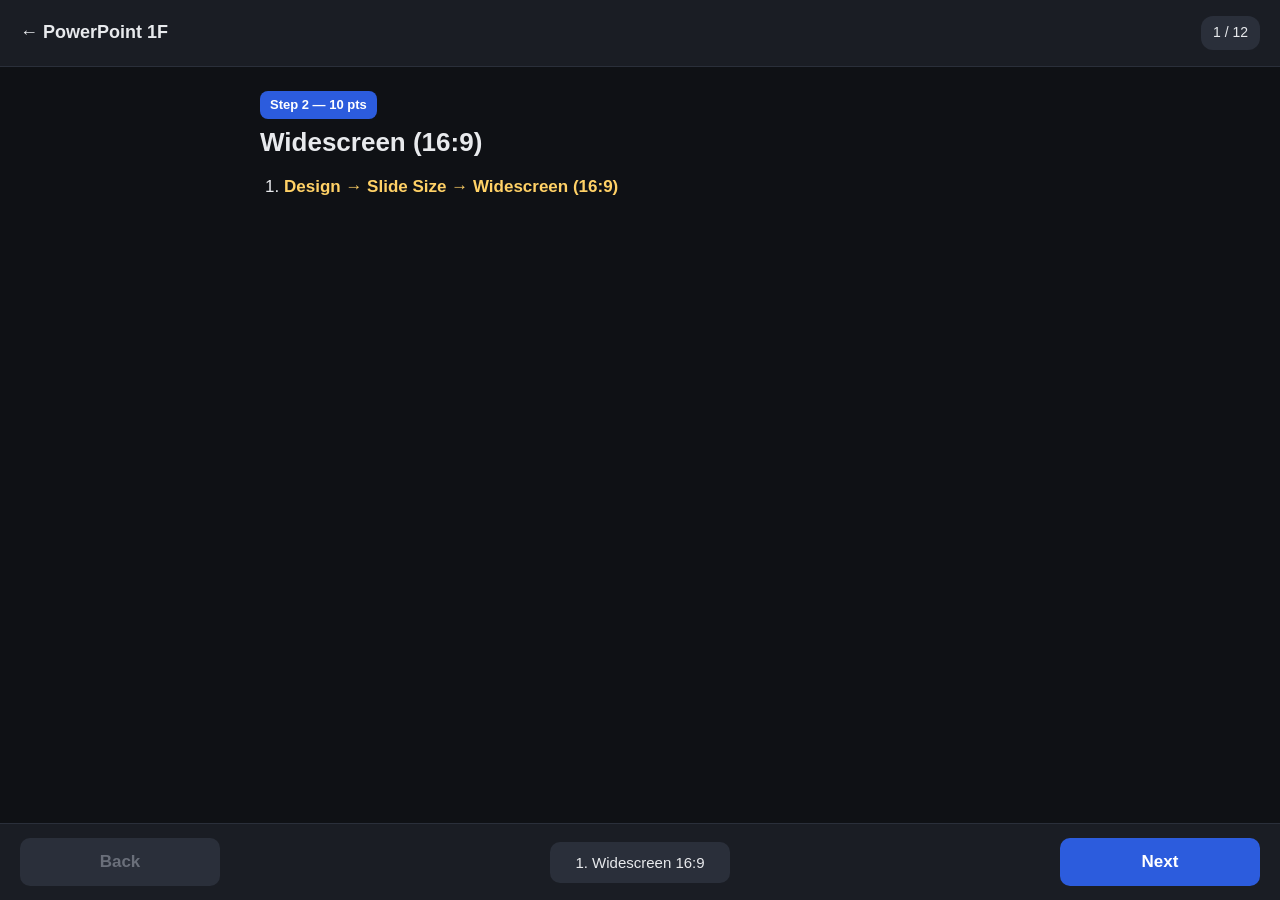
==== powerpoint-1f.html @ 3ba91762 "Add Word 1F, Excel 1E, PowerPoint 1F guides" ====
<!DOCTYPE html>
<html lang="en">
<head>
<meta charset="UTF-8">
<meta name="viewport" content="width=device-width, initial-scale=1.0">
<title>PowerPoint 1F — Hawaii Tours</title>
<link rel="stylesheet" href="styles.css">
</head>
<body>
<header>
  <h1><a href="index.html">←</a> PowerPoint 1F</h1>
  <div class="counter"><span id="cur">1</span> / <span id="total">12</span></div>
</header>

<main id="main">

<section class="step active">
  <div class="points">Step 2 — 10 pts</div>
  <h2>Widescreen (16:9)</h2>
  <ol>
    <li><strong>Design → Slide Size → Widescreen (16:9)</strong></li>
  </ol>
</section>

<section class="step">
  <div class="points">Step 3 — 10 pts</div>
  <h2>Outline edit on Slide 2</h2>
  <ol>
    <li><strong>View → Outline View</strong>.</li>
    <li>Slide 2: click the last bullet. <strong>Home → Paragraph → Indent Less</strong>.</li>
    <li>Click at the end of that bullet's text. Press <kbd>Return</kbd> for a new bullet.</li>
    <li><strong>Home → Paragraph → Indent More</strong>.</li>
    <li>Type or paste:</li>
  </ol>
  <div class="copy-block">
    <pre id="copy3">Snorkeling equipment is provided</pre>
    <button class="copy-btn" data-target="copy3">Copy</button>
  </div>
  <ol start="6">
    <li><strong>View → Normal</strong>.</li>
  </ol>
</section>

<section class="step">
  <div class="points">Step 4 — 6 pts</div>
  <h2>Slide 2 line spacing 1.5</h2>
  <ol>
    <li>Click into the content placeholder on Slide 2. <kbd>Cmd+A</kbd>.</li>
    <li><strong>Home → Paragraph → Line Spacing → 1.5</strong>.</li>
  </ol>
</section>

<section class="step">
  <div class="points">Step 5 — 10 pts</div>
  <h2>Slide 1 layout → Title Slide</h2>
  <ol>
    <li>Click <strong>Slide 1</strong>.</li>
    <li><strong>Home → Slides → Layout → Title Slide</strong>.</li>
  </ol>
</section>

<section class="step">
  <div class="points">Step 6 — 10 pts</div>
  <h2>Subtitle formatting</h2>
  <ol>
    <li>Triple-click the subtitle <em>Hikes and Rafting</em>.</li>
    <li><strong>Home → Font</strong>: <strong>Cambria</strong>, size <strong>24</strong>.</li>
    <li><strong>Font Color arrow → Theme Colors → first color in the second column</strong>.</li>
    <li><kbd>Cmd+B</kbd> (Bold), <kbd>Cmd+I</kbd> (Italic).</li>
  </ol>
</section>

<section class="step">
  <div class="points">Step 7 — 10 pts</div>
  <h2>Copy 3 slides from p01F_Slides</h2>
  <ol>
    <li>Open <code>p01F_Slides.pptx</code> in another PowerPoint window.</li>
    <li>In its thumbnails, click the first of the <strong>last 3 slides</strong>, Shift-click the last. <kbd>Cmd+C</kbd>.</li>
    <li>Switch back to your <code>Hanna_PowerPoint_1F_Hawaii_Tours.pptx</code>.</li>
    <li>In thumbnails, click <strong>Slide 3</strong>.</li>
    <li>Right-click between Slide 3 and Slide 4 → <strong>Paste Options → Use Destination Theme</strong>.</li>
  </ol>
  <div class="note">Three new slides land after Slide 3 in the same order they were in the source.</div>
</section>

<section class="step">
  <div class="points">Step 8 — 10 pts</div>
  <h2>Slide 4: center title and caption</h2>
  <ol>
    <li>Click <strong>Slide 4</strong>.</li>
    <li>Click into the title placeholder. <kbd>Cmd+A</kbd>, <kbd>Cmd+E</kbd>.</li>
    <li>Click into the caption placeholder. <kbd>Cmd+A</kbd>, <kbd>Cmd+E</kbd>.</li>
  </ol>
</section>

<section class="step">
  <div class="points">Step 9 — 8 pts</div>
  <h2>Slide Sorter: delete + move</h2>
  <ol>
    <li><strong>View → Slide Sorter</strong>.</li>
    <li>Right-click <strong>Slide 3</strong> → <strong>Delete Slide</strong>.</li>
    <li>The old Slide 4 is now Slide 3. Drag it to <strong>between Slide 1 and Slide 2</strong> (so it becomes the new Slide 2).</li>
    <li><strong>View → Normal</strong>.</li>
  </ol>
</section>

<section class="step">
  <div class="points">Step 10 — 6 pts</div>
  <h2>Move Slide 4 to end</h2>
  <ol>
    <li>In thumbnails, drag <strong>Slide 4</strong> to the very end of the deck.</li>
  </ol>
</section>

<section class="step">
  <div class="points">Step 11 — 10 pts</div>
  <h2>Split transition, Horizontal Out, 1.75s, all slides</h2>
  <ol>
    <li>Click <strong>Slide 1</strong>.</li>
    <li><strong>Transitions → Split</strong>.</li>
    <li><strong>Effect Options → Horizontal Out</strong>.</li>
    <li><strong>Duration: 01.75</strong>.</li>
    <li><strong>Apply To All</strong>.</li>
  </ol>
</section>

<section class="step">
  <div class="points">Step 12 — 10 pts</div>
  <h2>Notes &amp; Handouts header/footer</h2>
  <ol>
    <li><strong>Insert → Text → Header & Footer</strong>.</li>
    <li>Click the <strong>Notes and Handouts</strong> tab.</li>
    <li>Check <strong>Date and time → Update automatically</strong>.</li>
    <li>Check <strong>Page number</strong>.</li>
    <li>Check <strong>Footer</strong>. Type or paste:</li>
  </ol>
  <div class="copy-block">
    <pre id="copy12">1F_Hawaii_Tours</pre>
    <button class="copy-btn" data-target="copy12">Copy Footer</button>
  </div>
  <ol start="6">
    <li><strong>Apply to All</strong>.</li>
  </ol>
</section>

<section class="step">
  <div class="points">Done</div>
  <h2>Save &amp; submit</h2>
  <ol>
    <li><kbd>Cmd+S</kbd></li>
    <li><kbd>Cmd+Q</kbd> to quit PowerPoint.</li>
    <li>Upload <strong>Hanna_PowerPoint_1F_Hawaii_Tours.pptx</strong> to MyLab IT.</li>
  </ol>
  <div class="note">Common fails: transition duration not exactly 1.75; footer underscore vs space; the slide rearrangement landed in the wrong final order — verify thumbnails before saving.</div>
</section>

</main>

<nav>
  <button id="back">Back</button>
  <select class="jump-select" id="jump"></select>
  <button id="next">Next</button>
</nav>

<script>
  window.STEP_KEY = 'pp1f-cur';
  window.STEP_TITLES = [
    '1. Widescreen 16:9',
    '2. Outline edit',
    '3. Line spacing 1.5',
    '4. Layout Title Slide',
    '5. Subtitle format',
    '6. Copy 3 slides',
    '7. Center title/caption',
    '8. Delete + move',
    '9. Move Slide 4 to end',
    '10. Split transition',
    '11. Notes & Handouts',
    '12. Save & submit'
  ];
</script>
<script src="nav.js"></script>
</body>
</html>
---- styles.css ----
* { box-sizing: border-box; -webkit-tap-highlight-color: transparent; }
body {
  margin: 0;
  font-family: -apple-system, BlinkMacSystemFont, "Segoe UI", Roboto, sans-serif;
  background: #0f1115;
  color: #e8eaed;
  line-height: 1.55;
  min-height: 100vh;
  display: flex;
  flex-direction: column;
}
header {
  background: #1a1d24;
  padding: 16px 20px;
  border-bottom: 1px solid #2a2f3a;
  display: flex;
  justify-content: space-between;
  align-items: center;
  position: sticky;
  top: 0;
  z-index: 10;
}
header h1 { margin: 0; font-size: 18px; font-weight: 600; }
header h1 a { color: inherit; text-decoration: none; }
.counter {
  background: #2a2f3a;
  padding: 6px 12px;
  border-radius: 12px;
  font-size: 14px;
  font-weight: 500;
}
main {
  flex: 1;
  padding: 24px 20px 120px;
  max-width: 800px;
  margin: 0 auto;
  width: 100%;
}
.step { display: none; }
.step.active { display: block; }
.points {
  display: inline-block;
  background: #2c5cdd;
  color: white;
  padding: 4px 10px;
  border-radius: 8px;
  font-size: 13px;
  font-weight: 600;
  margin-bottom: 8px;
}
.points.skip { background: #555; }
h2 {
  margin: 0 0 16px;
  font-size: 26px;
  font-weight: 700;
  line-height: 1.2;
}
ol {
  padding-left: 24px;
  margin: 0 0 16px;
}
ol li {
  margin-bottom: 14px;
  font-size: 17px;
}
ul {
  padding-left: 22px;
  margin: 8px 0;
}
ul li { margin-bottom: 6px; font-size: 16px; }
strong { color: #ffd166; font-weight: 600; }
code {
  background: #2a2f3a;
  padding: 2px 6px;
  border-radius: 4px;
  font-family: ui-monospace, "SF Mono", Menlo, monospace;
  font-size: 14px;
  color: #a8e6a3;
}
kbd {
  background: #2a2f3a;
  border: 1px solid #3a4050;
  border-radius: 4px;
  padding: 2px 6px;
  font-family: ui-monospace, monospace;
  font-size: 14px;
  color: #a8e6a3;
}
.copy-block {
  background: #1a1d24;
  border: 1px solid #2a2f3a;
  border-radius: 10px;
  padding: 14px 14px 12px;
  margin: 12px 0;
}
.copy-block pre {
  margin: 0 0 10px;
  font-family: ui-monospace, "SF Mono", Menlo, monospace;
  font-size: 15px;
  color: #d8dce6;
  white-space: pre-wrap;
  word-wrap: break-word;
}
.copy-btn {
  background: #2c5cdd;
  color: white;
  border: none;
  padding: 8px 16px;
  border-radius: 8px;
  font-size: 14px;
  font-weight: 600;
  cursor: pointer;
  -webkit-touch-callout: none;
  -webkit-user-select: none;
  user-select: none;
}
.copy-btn:active { background: #1f48b8; }
.copy-btn.copied { background: #2d8a3e; }
.note {
  background: #2a2515;
  border-left: 3px solid #ffd166;
  padding: 12px 14px;
  margin: 14px 0;
  border-radius: 0 8px 8px 0;
  font-size: 15px;
  color: #f0e0a8;
}
nav {
  position: fixed;
  bottom: 0;
  left: 0;
  right: 0;
  background: #1a1d24;
  border-top: 1px solid #2a2f3a;
  padding: 14px 20px;
  display: flex;
  gap: 12px;
  justify-content: space-between;
  align-items: center;
}
nav button {
  flex: 1;
  background: #2c5cdd;
  color: white;
  border: none;
  padding: 14px 20px;
  font-size: 17px;
  font-weight: 600;
  border-radius: 10px;
  cursor: pointer;
  max-width: 200px;
  -webkit-touch-callout: none;
  -webkit-user-select: none;
  user-select: none;
}
nav button:disabled {
  background: #2a2f3a;
  color: #6a6f7a;
  cursor: not-allowed;
}
nav button:active:not(:disabled) { background: #1f48b8; }
.jump-select {
  flex: 1;
  background: #2a2f3a;
  color: #e8eaed;
  border: none;
  padding: 12px;
  border-radius: 10px;
  font-size: 15px;
  text-align: center;
  max-width: 180px;
  -webkit-appearance: none;
  appearance: none;
}
.hub-list {
  list-style: none;
  padding: 0;
  margin: 0;
}
.hub-list li {
  margin: 0 0 14px;
}
.hub-list a {
  display: block;
  background: #1a1d24;
  border: 1px solid #2a2f3a;
  border-radius: 12px;
  padding: 20px;
  color: #e8eaed;
  text-decoration: none;
  font-size: 18px;
  font-weight: 600;
}
.hub-list a:active { background: #2a2f3a; }
.hub-list .desc {
  display: block;
  color: #a8aebd;
  font-size: 14px;
  font-weight: 400;
  margin-top: 4px;
}
table {
  width: 100%;
  border-collapse: collapse;
  margin: 10px 0;
  font-size: 14px;
}
th, td {
  border: 1px solid #2a2f3a;
  padding: 6px 10px;
  text-align: left;
}
th { background: #1a1d24; color: #ffd166; }
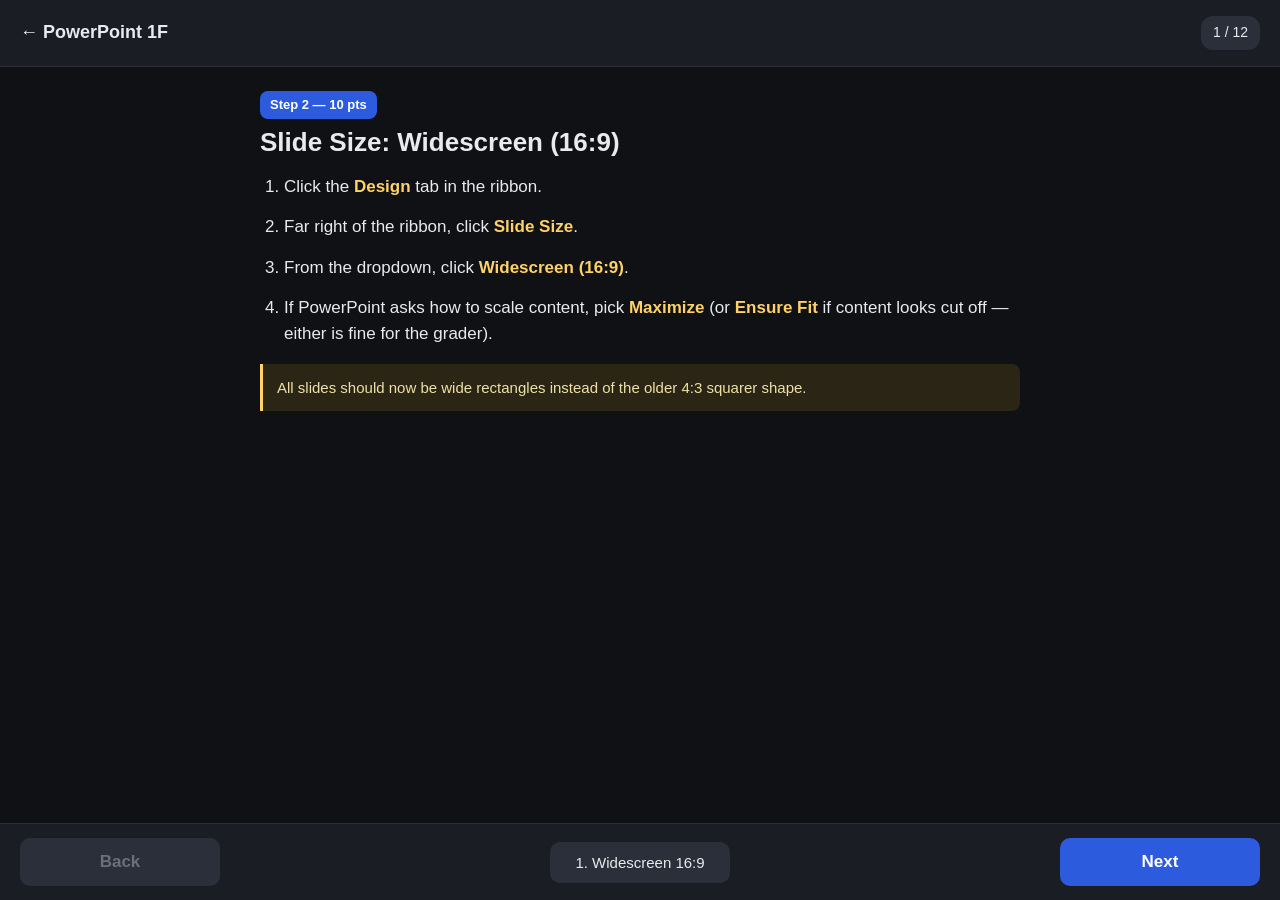
==== commit cb61eb6a: "Expand PowerPoint 1F guide detail per Marvel's feedback" ====
--- a/powerpoint-1f.html
+++ b/powerpoint-1f.html
@@ -16,130 +16,161 @@
 
 <section class="step active">
   <div class="points">Step 2 — 10 pts</div>
-  <h2>Widescreen (16:9)</h2>
-  <ol>
-    <li><strong>Design → Slide Size → Widescreen (16:9)</strong></li>
-  </ol>
+  <h2>Slide Size: Widescreen (16:9)</h2>
+  <ol>
+    <li>Click the <strong>Design</strong> tab in the ribbon.</li>
+    <li>Far right of the ribbon, click <strong>Slide Size</strong>.</li>
+    <li>From the dropdown, click <strong>Widescreen (16:9)</strong>.</li>
+    <li>If PowerPoint asks how to scale content, pick <strong>Maximize</strong> (or <strong>Ensure Fit</strong> if content looks cut off — either is fine for the grader).</li>
+  </ol>
+  <div class="note">All slides should now be wide rectangles instead of the older 4:3 squarer shape.</div>
 </section>
 
 <section class="step">
   <div class="points">Step 3 — 10 pts</div>
   <h2>Outline edit on Slide 2</h2>
-  <ol>
-    <li><strong>View → Outline View</strong>.</li>
-    <li>Slide 2: click the last bullet. <strong>Home → Paragraph → Indent Less</strong>.</li>
-    <li>Click at the end of that bullet's text. Press <kbd>Return</kbd> for a new bullet.</li>
-    <li><strong>Home → Paragraph → Indent More</strong>.</li>
-    <li>Type or paste:</li>
+  <p style="font-size:15px;color:#a8aebd;">This step has 4 micro-actions: demote one existing bullet, hit Return, promote, type the new bullet. Read it through once before doing it.</p>
+  <ol>
+    <li><strong>View → Outline View</strong>. The slides switch to a text-only outline on the left side.</li>
+    <li>Find <strong>Slide 2</strong> in the outline. Look at the bullets under it. Click anywhere inside the <strong>last (bottom) bullet</strong> of Slide 2.</li>
+    <li>On the <strong>Home</strong> tab, in the <strong>Paragraph</strong> group, click <strong>Decrease Indent</strong> (the button with a left-pointing arrow, sometimes labeled <em>Indent Less</em>). The bullet you're on moves one level UP the hierarchy (less indented).</li>
+    <li>Press the <strong>End</strong> key (or <kbd>Fn+Right</kbd> on Mac) to move the cursor to the end of that bullet's text.</li>
+    <li>Press <kbd>Return</kbd>. A new bullet appears below at the same level.</li>
+    <li>On the <strong>Home</strong> tab → <strong>Paragraph</strong> group, click <strong>Increase Indent</strong> (right-pointing arrow, <em>Indent More</em>). The new empty bullet moves one level DOWN (more indented).</li>
+    <li>Now type or paste:</li>
   </ol>
   <div class="copy-block">
     <pre id="copy3">Snorkeling equipment is provided</pre>
     <button class="copy-btn" data-target="copy3">Copy</button>
   </div>
-  <ol start="6">
-    <li><strong>View → Normal</strong>.</li>
-  </ol>
+  <ol start="8">
+    <li><strong>View → Normal</strong> to leave Outline view.</li>
+  </ol>
+  <div class="note">After this, Slide 2's last existing bullet is one indent shallower than before, and the new "Snorkeling equipment is provided" bullet sits under it at the original level.</div>
 </section>
 
 <section class="step">
   <div class="points">Step 4 — 6 pts</div>
   <h2>Slide 2 line spacing 1.5</h2>
   <ol>
-    <li>Click into the content placeholder on Slide 2. <kbd>Cmd+A</kbd>.</li>
-    <li><strong>Home → Paragraph → Line Spacing → 1.5</strong>.</li>
-  </ol>
+    <li>Still on Slide 2. Click anywhere inside the main content placeholder (the box with the bulleted list).</li>
+    <li><kbd>Cmd+A</kbd> to select ALL the text in that placeholder.</li>
+    <li>On the <strong>Home</strong> tab → <strong>Paragraph</strong> group, click the <strong>Line Spacing</strong> button (looks like horizontal lines with up/down arrows) → <strong>1.5</strong>.</li>
+  </ol>
+  <div class="note">If Cmd+A only selects one bullet, click once in the placeholder first (so the text cursor blinks inside), then Cmd+A.</div>
 </section>
 
 <section class="step">
   <div class="points">Step 5 — 10 pts</div>
   <h2>Slide 1 layout → Title Slide</h2>
   <ol>
-    <li>Click <strong>Slide 1</strong>.</li>
-    <li><strong>Home → Slides → Layout → Title Slide</strong>.</li>
+    <li>In the thumbnails on the left, click <strong>Slide 1</strong>.</li>
+    <li><strong>Home</strong> tab → <strong>Slides</strong> group → <strong>Layout</strong> dropdown.</li>
+    <li>Pick <strong>Title Slide</strong> (the layout with one big title and a subtitle below it — usually the first option).</li>
   </ol>
 </section>
 
 <section class="step">
   <div class="points">Step 6 — 10 pts</div>
-  <h2>Subtitle formatting</h2>
-  <ol>
-    <li>Triple-click the subtitle <em>Hikes and Rafting</em>.</li>
-    <li><strong>Home → Font</strong>: <strong>Cambria</strong>, size <strong>24</strong>.</li>
-    <li><strong>Font Color arrow → Theme Colors → first color in the second column</strong>.</li>
-    <li><kbd>Cmd+B</kbd> (Bold), <kbd>Cmd+I</kbd> (Italic).</li>
-  </ol>
+  <h2>Slide 1 subtitle formatting</h2>
+  <p style="font-size:15px;color:#a8aebd;">Apply 5 changes to the subtitle: Font, Size, Color, Bold, Italic. Do them in any order.</p>
+  <ol>
+    <li>On Slide 1, look at the subtitle placeholder. It contains the text <em>Hikes and Rafting</em>.</li>
+    <li>Triple-click on <em>Hikes and Rafting</em> to select the entire line (drag-select if triple-click doesn't grab all of it).</li>
+    <li><strong>Home</strong> tab → <strong>Font</strong> group → click the font name dropdown. Scroll to <strong>Cambria</strong> and click it.</li>
+    <li>In the font size box (right of font name), type <strong>24</strong> and press Return.</li>
+    <li>Click the <strong>Font Color arrow</strong> (the little dropdown next to the "A" with the color bar). A grid appears with Theme Colors at the top.</li>
+    <li>In the Theme Colors grid, click the color in <strong>column 2, row 1</strong> (top of the second column from the left).</li>
+    <li>Click <strong>Bold</strong> (B) — or <kbd>Cmd+B</kbd>.</li>
+    <li>Click <strong>Italic</strong> (I) — or <kbd>Cmd+I</kbd>.</li>
+  </ol>
+  <div class="note">Verify: the subtitle should be in a different color than before, slanted (italic), thicker (bold), and noticeably bigger/different font.</div>
 </section>
 
 <section class="step">
   <div class="points">Step 7 — 10 pts</div>
   <h2>Copy 3 slides from p01F_Slides</h2>
-  <ol>
-    <li>Open <code>p01F_Slides.pptx</code> in another PowerPoint window.</li>
-    <li>In its thumbnails, click the first of the <strong>last 3 slides</strong>, Shift-click the last. <kbd>Cmd+C</kbd>.</li>
-    <li>Switch back to your <code>Hanna_PowerPoint_1F_Hawaii_Tours.pptx</code>.</li>
-    <li>In thumbnails, click <strong>Slide 3</strong>.</li>
-    <li>Right-click between Slide 3 and Slide 4 → <strong>Paste Options → Use Destination Theme</strong>.</li>
-  </ol>
-  <div class="note">Three new slides land after Slide 3 in the same order they were in the source.</div>
+  <p style="font-size:15px;color:#a8aebd;">Two PowerPoint windows. Copy from one, paste into the other with the destination theme applied.</p>
+  <ol>
+    <li>In Finder, open the assignment folder. Double-click <strong>p01F_Slides.pptx</strong> — it opens in a separate PowerPoint window.</li>
+    <li>In that p01F_Slides window, look at the thumbnails on the left. Identify the <strong>last 3 slides</strong> (the bottom 3).</li>
+    <li>Click the first of those 3 slides in the thumbnails. Hold <kbd>Shift</kbd> and click the last one — all 3 should highlight blue.</li>
+    <li><kbd>Cmd+C</kbd> to copy.</li>
+    <li>Switch back to your <strong>Hanna_PowerPoint_1F_Hawaii_Tours.pptx</strong> window (<kbd>Cmd+`</kbd> toggles between windows of the same app).</li>
+    <li>In the thumbnails, click <strong>Slide 3</strong> so it's selected (highlighted).</li>
+    <li>Right-click (or Control-click) on <strong>Slide 3</strong> in the thumbnails. A menu appears.</li>
+    <li>Find <strong>Paste Options</strong> in the menu. Three little icons appear. Hover them — pick <strong>Use Destination Theme</strong> (the one that matches your current Berlin/Hawaii theme, NOT the Keep Source Formatting one).</li>
+  </ol>
+  <div class="note">After paste, your presentation has 6 slides: 1 (Title), 2 (Bullets, edited), 3 (Starter Slide 3), 4 (pasted #1), 5 (pasted #2), 6 (pasted #3).</div>
 </section>
 
 <section class="step">
   <div class="points">Step 8 — 10 pts</div>
   <h2>Slide 4: center title and caption</h2>
   <ol>
-    <li>Click <strong>Slide 4</strong>.</li>
-    <li>Click into the title placeholder. <kbd>Cmd+A</kbd>, <kbd>Cmd+E</kbd>.</li>
-    <li>Click into the caption placeholder. <kbd>Cmd+A</kbd>, <kbd>Cmd+E</kbd>.</li>
-  </ol>
+    <li>In thumbnails, click <strong>Slide 4</strong> (the first slide you pasted in).</li>
+    <li>Slide 4 has a small picture with text next to it — a "Caption" layout. It has two text areas: a title placeholder and a caption/text placeholder.</li>
+    <li>Click inside the <strong>title placeholder</strong> (the larger/bolder text area). <kbd>Cmd+A</kbd> to select all. <kbd>Cmd+E</kbd> to center.</li>
+    <li>Click inside the <strong>caption placeholder</strong> (the body text next to the image). <kbd>Cmd+A</kbd>. <kbd>Cmd+E</kbd>.</li>
+  </ol>
+  <div class="note">If you can't tell which is the title vs caption, look at the font size — title is usually bigger.</div>
 </section>
 
 <section class="step">
   <div class="points">Step 9 — 8 pts</div>
-  <h2>Slide Sorter: delete + move</h2>
-  <ol>
-    <li><strong>View → Slide Sorter</strong>.</li>
-    <li>Right-click <strong>Slide 3</strong> → <strong>Delete Slide</strong>.</li>
-    <li>The old Slide 4 is now Slide 3. Drag it to <strong>between Slide 1 and Slide 2</strong> (so it becomes the new Slide 2).</li>
+  <h2>Slide Sorter: delete Slide 3, move new Slide 3 to after Slide 1</h2>
+  <p style="font-size:15px;color:#a8aebd;">Two operations. After the delete, what was Slide 4 becomes the new Slide 3 — that's the one you move.</p>
+  <ol>
+    <li><strong>View → Slide Sorter</strong>. All slides display as thumbnails in a grid.</li>
+    <li>Right-click <strong>Slide 3</strong> (the original starter slide, NOT the pasted one) → <strong>Delete Slide</strong>.</li>
+    <li>The pasted slide that was Slide 4 is now Slide 3 (everything shifted up by one). Click that new Slide 3 to select it.</li>
+    <li>Drag it left and up to drop it <strong>between Slide 1 and Slide 2</strong>. You should see a vertical line cursor appear between them — release there.</li>
+    <li>It's now the new Slide 2. The slide that was Slide 2 (bullets) is now Slide 3.</li>
     <li><strong>View → Normal</strong>.</li>
   </ol>
 </section>
 
 <section class="step">
   <div class="points">Step 10 — 6 pts</div>
-  <h2>Move Slide 4 to end</h2>
-  <ol>
-    <li>In thumbnails, drag <strong>Slide 4</strong> to the very end of the deck.</li>
-  </ol>
+  <h2>Move Slide 4 to the end</h2>
+  <ol>
+    <li>In the thumbnails (Normal view is fine, or back to Slide Sorter), click <strong>Slide 4</strong>.</li>
+    <li>Drag it down past the last slide and release. Slide 4 is now at the end (last position).</li>
+  </ol>
+  <div class="note">Final deck should be 5 slides. Order: Title → (pasted caption) → Bullets (edited) → (pasted) → (pasted, was Slide 4).</div>
 </section>
 
 <section class="step">
   <div class="points">Step 11 — 10 pts</div>
   <h2>Split transition, Horizontal Out, 1.75s, all slides</h2>
   <ol>
-    <li>Click <strong>Slide 1</strong>.</li>
-    <li><strong>Transitions → Split</strong>.</li>
-    <li><strong>Effect Options → Horizontal Out</strong>.</li>
-    <li><strong>Duration: 01.75</strong>.</li>
-    <li><strong>Apply To All</strong>.</li>
-  </ol>
+    <li>In thumbnails, click <strong>Slide 1</strong>.</li>
+    <li>Click the <strong>Transitions</strong> tab in the ribbon.</li>
+    <li>In the transition gallery, find and click <strong>Split</strong> (use the ScreenTip / hover to confirm the name).</li>
+    <li>Click <strong>Effect Options</strong> (to the right of the gallery). Choose <strong>Horizontal Out</strong>.</li>
+    <li>In the <strong>Timing</strong> group (right side of the Transitions tab), find <strong>Duration</strong>. Click in the box and set it to <strong>01.75</strong> (or just <code>1.75</code>).</li>
+    <li>Click <strong>Apply To All</strong> in the Timing group.</li>
+  </ol>
+  <div class="note">Verify: in the thumbnails, each slide should have a small star icon ⭐ indicating it has a transition.</div>
 </section>
 
 <section class="step">
   <div class="points">Step 12 — 10 pts</div>
-  <h2>Notes &amp; Handouts header/footer</h2>
-  <ol>
-    <li><strong>Insert → Text → Header & Footer</strong>.</li>
-    <li>Click the <strong>Notes and Handouts</strong> tab.</li>
-    <li>Check <strong>Date and time → Update automatically</strong>.</li>
+  <h2>Header &amp; Footer on Notes and Handouts</h2>
+  <ol>
+    <li><strong>Insert</strong> tab → <strong>Text</strong> group → <strong>Header & Footer</strong>.</li>
+    <li>In the dialog, click the <strong>Notes and Handouts</strong> tab (NOT the Slide tab).</li>
+    <li>Check <strong>Date and time</strong>. Make sure the <strong>Update automatically</strong> radio button is selected (not "Fixed").</li>
     <li>Check <strong>Page number</strong>.</li>
-    <li>Check <strong>Footer</strong>. Type or paste:</li>
+    <li>Uncheck <strong>Header</strong> if it's checked (the instruction doesn't mention a header).</li>
+    <li>Check <strong>Footer</strong>. Click in the Footer text box and type or paste this exactly (underscore, not space):</li>
   </ol>
   <div class="copy-block">
     <pre id="copy12">1F_Hawaii_Tours</pre>
     <button class="copy-btn" data-target="copy12">Copy Footer</button>
   </div>
-  <ol start="6">
-    <li><strong>Apply to All</strong>.</li>
+  <ol start="7">
+    <li>Click <strong>Apply to All</strong> (NOT just "Apply").</li>
   </ol>
 </section>
 
@@ -151,7 +182,7 @@
     <li><kbd>Cmd+Q</kbd> to quit PowerPoint.</li>
     <li>Upload <strong>Hanna_PowerPoint_1F_Hawaii_Tours.pptx</strong> to MyLab IT.</li>
   </ol>
-  <div class="note">Common fails: transition duration not exactly 1.75; footer underscore vs space; the slide rearrangement landed in the wrong final order — verify thumbnails before saving.</div>
+  <div class="note">Most common fails: transition duration not exactly 1.75; footer typed with space instead of underscore; the slide rearrangement landed in the wrong final order — verify thumbnails before saving; subtitle on Slide 1 missing one of the 5 format changes (Cambria + 24 + col 2 row 1 + Bold + Italic).</div>
 </section>
 
 </main>
